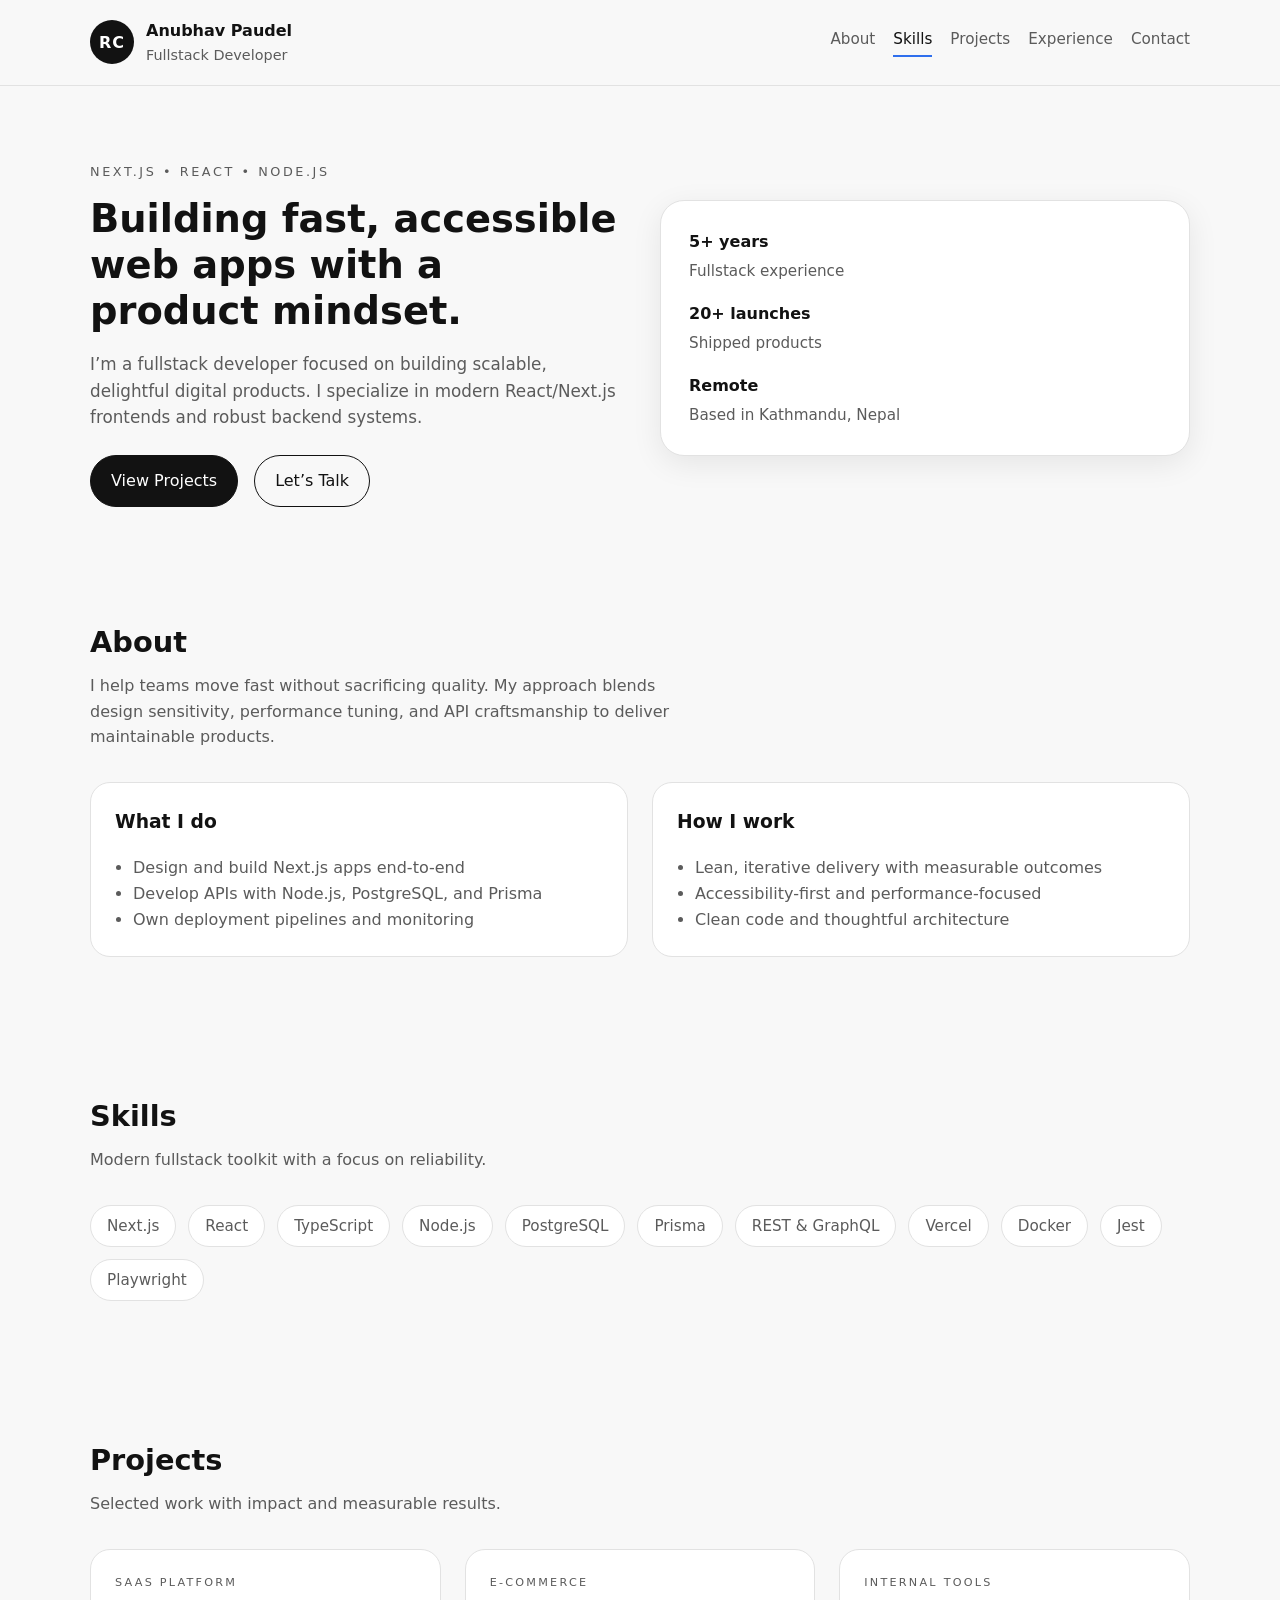
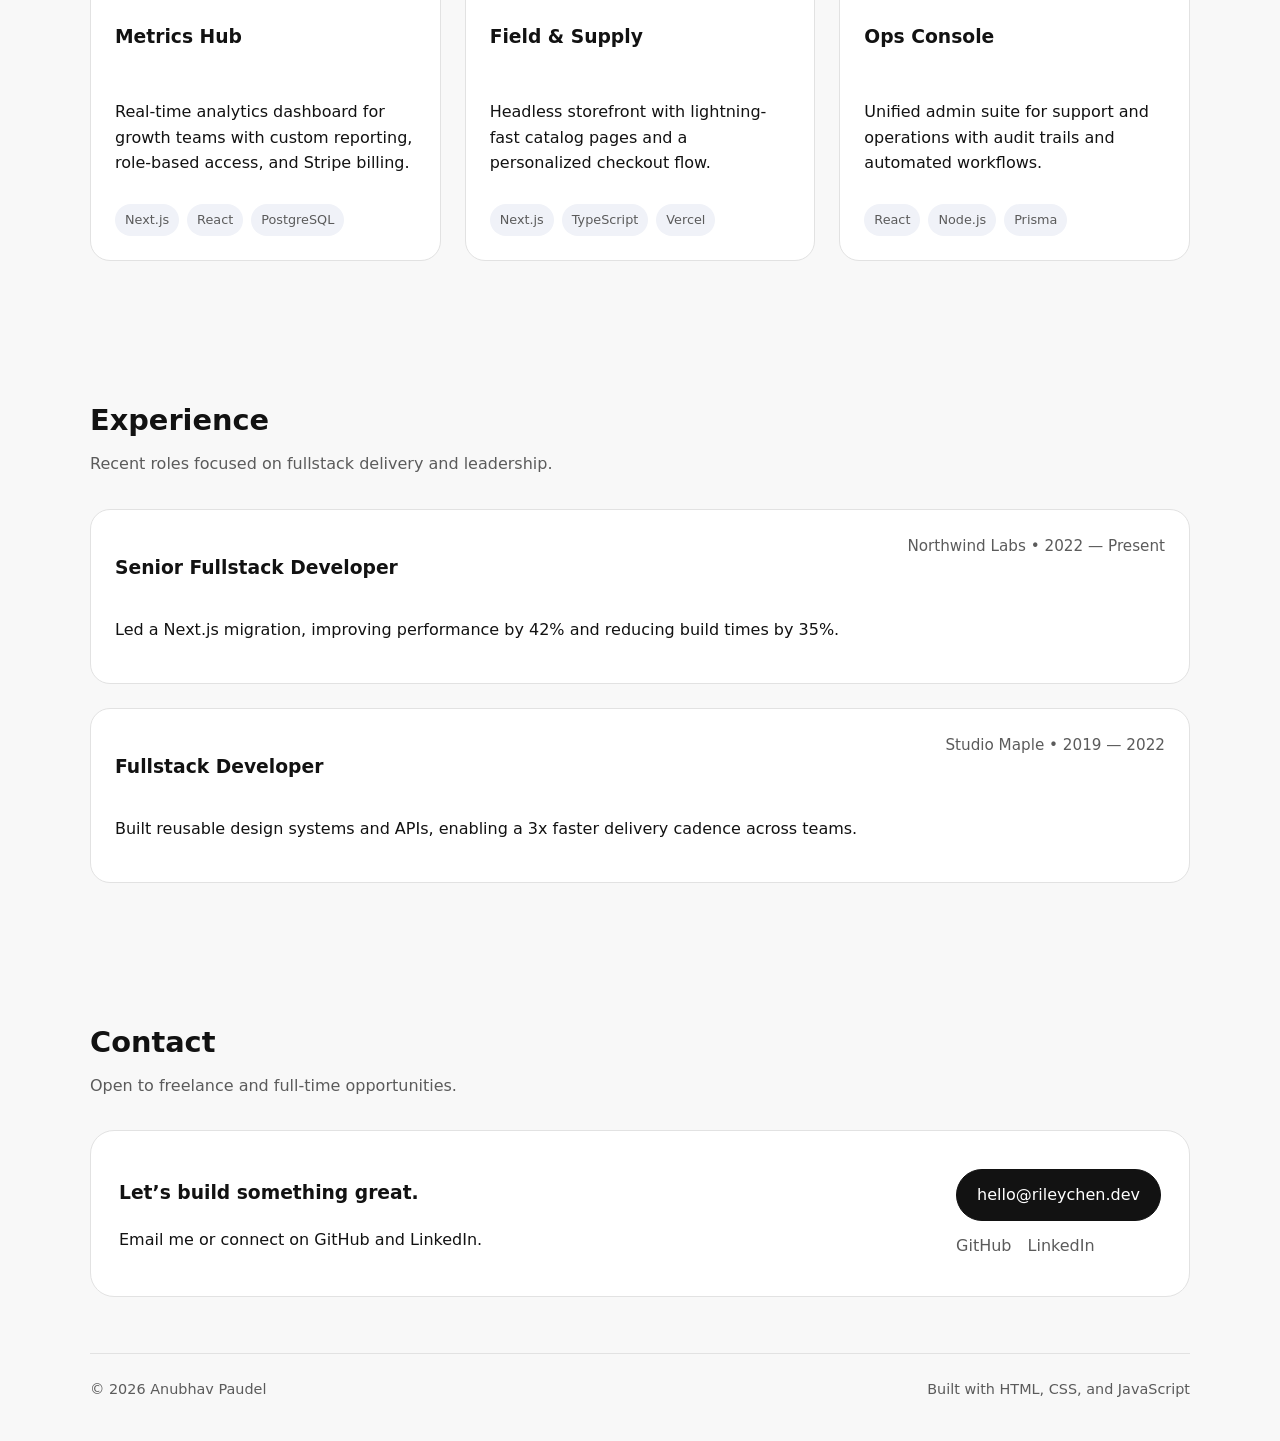
==== index.html @ ff8aa22a "works" ====
<!doctype html>
<html lang="en">
  <head>
    <meta charset="utf-8" />
    <meta name="viewport" content="width=device-width, initial-scale=1" />
    <title>Anubhav Paudel — Fullstack Developer</title>
    <meta
      name="description"
      content="Minimalist portfolio for a fullstack developer specializing in Next.js and React."
    />
    <link rel="stylesheet" href="styles.css" />
  </head>
  <body>
    <a class="skip-link" href="#main">Skip to content</a>

    <header class="site-header">
      <div class="container header-inner">
        <div class="brand">
          <span class="brand-mark">RC</span>
          <div class="brand-text">
            <span class="name">Anubhav Paudel</span>
            <span class="role">Fullstack Developer</span>
          </div>
        </div>
        <nav class="nav">
          <a href="#about">About</a>
          <a href="#skills">Skills</a>
          <a href="#projects">Projects</a>
          <a href="#experience">Experience</a>
          <a href="#contact">Contact</a>
        </nav>
      </div>
    </header>

    <main id="main">
      <section class="hero container" aria-label="Introduction">
        <div class="hero-content">
          <p class="eyebrow">Next.js • React • Node.js</p>
          <h1>Building fast, accessible web apps with a product mindset.</h1>
          <p class="lead">
            I’m a fullstack developer focused on building scalable, delightful
            digital products. I specialize in modern React/Next.js frontends and
            robust backend systems.
          </p>
          <div class="cta-row">
            <a class="button" href="#projects">View Projects</a>
            <a class="button ghost" href="#contact">Let’s Talk</a>
          </div>
        </div>
        <div class="hero-card">
          <div class="stat">
            <span class="stat-value">5+ years</span>
            <span class="stat-label">Fullstack experience</span>
          </div>
          <div class="stat">
            <span class="stat-value">20+ launches</span>
            <span class="stat-label">Shipped products</span>
          </div>
          <div class="stat">
            <span class="stat-value">Remote</span>
            <span class="stat-label">Based in Kathmandu, Nepal</span>
          </div>
        </div>
      </section>

      <section id="about" class="section container">
        <div class="section-header">
          <h2>About</h2>
          <p>
            I help teams move fast without sacrificing quality. My approach blends
            design sensitivity, performance tuning, and API craftsmanship to
            deliver maintainable products.
          </p>
        </div>
        <div class="about-grid">
          <div class="about-card">
            <h3>What I do</h3>
            <ul>
              <li>Design and build Next.js apps end-to-end</li>
              <li>Develop APIs with Node.js, PostgreSQL, and Prisma</li>
              <li>Own deployment pipelines and monitoring</li>
            </ul>
          </div>
          <div class="about-card">
            <h3>How I work</h3>
            <ul>
              <li>Lean, iterative delivery with measurable outcomes</li>
              <li>Accessibility-first and performance-focused</li>
              <li>Clean code and thoughtful architecture</li>
            </ul>
          </div>
        </div>
      </section>

      <section id="skills" class="section container">
        <div class="section-header">
          <h2>Skills</h2>
          <p>Modern fullstack toolkit with a focus on reliability.</p>
        </div>
        <div class="pill-grid">
          <span class="pill">Next.js</span>
          <span class="pill">React</span>
          <span class="pill">TypeScript</span>
          <span class="pill">Node.js</span>
          <span class="pill">PostgreSQL</span>
          <span class="pill">Prisma</span>
          <span class="pill">REST & GraphQL</span>
          <span class="pill">Vercel</span>
          <span class="pill">Docker</span>
          <span class="pill">Jest</span>
          <span class="pill">Playwright</span>
        </div>
      </section>

      <section id="projects" class="section container">
        <div class="section-header">
          <h2>Projects</h2>
          <p>Selected work with impact and measurable results.</p>
        </div>
        <div class="card-grid">
          <article class="card">
            <div class="card-meta">SaaS Platform</div>
            <h3>Metrics Hub</h3>
            <p>
              Real-time analytics dashboard for growth teams with custom
              reporting, role-based access, and Stripe billing.
            </p>
            <div class="card-tags">
              <span>Next.js</span>
              <span>React</span>
              <span>PostgreSQL</span>
            </div>
          </article>
          <article class="card">
            <div class="card-meta">E-commerce</div>
            <h3>Field & Supply</h3>
            <p>
              Headless storefront with lightning-fast catalog pages and a
              personalized checkout flow.
            </p>
            <div class="card-tags">
              <span>Next.js</span>
              <span>TypeScript</span>
              <span>Vercel</span>
            </div>
          </article>
          <article class="card">
            <div class="card-meta">Internal Tools</div>
            <h3>Ops Console</h3>
            <p>
              Unified admin suite for support and operations with audit trails and
              automated workflows.
            </p>
            <div class="card-tags">
              <span>React</span>
              <span>Node.js</span>
              <span>Prisma</span>
            </div>
          </article>
        </div>
      </section>

      <section id="experience" class="section container">
        <div class="section-header">
          <h2>Experience</h2>
          <p>Recent roles focused on fullstack delivery and leadership.</p>
        </div>
        <div class="timeline">
          <div class="timeline-item">
            <div class="timeline-header">
              <h3>Senior Fullstack Developer</h3>
              <span>Northwind Labs • 2022 — Present</span>
            </div>
            <p>
              Led a Next.js migration, improving performance by 42% and reducing
              build times by 35%.
            </p>
          </div>
          <div class="timeline-item">
            <div class="timeline-header">
              <h3>Fullstack Developer</h3>
              <span>Studio Maple • 2019 — 2022</span>
            </div>
            <p>
              Built reusable design systems and APIs, enabling a 3x faster
              delivery cadence across teams.
            </p>
          </div>
        </div>
      </section>

      <section id="contact" class="section container">
        <div class="section-header">
          <h2>Contact</h2>
          <p>Open to freelance and full-time opportunities.</p>
        </div>
        <div class="contact-card">
          <div>
            <h3>Let’s build something great.</h3>
            <p>Email me or connect on GitHub and LinkedIn.</p>
          </div>
          <div class="contact-actions">
            <a class="button" href="mailto:hello@rileychen.dev">hello@rileychen.dev</a>
            <div class="link-row">
              <a href="https://github.com" target="_blank" rel="noreferrer">GitHub</a>
              <a href="https://linkedin.com" target="_blank" rel="noreferrer">LinkedIn</a>
            </div>
          </div>
        </div>
      </section>
    </main>

    <footer class="footer container">
      <span>© <span id="year"></span> Anubhav Paudel</span>
      <span>Built with HTML, CSS, and JavaScript</span>
    </footer>

    <script src="script.js"></script>
  </body>
</html>
---- styles.css ----
:root {
  color-scheme: light;
  --bg: #f8f8f8;
  --text: #121212;
  --muted: #5b5b5b;
  --border: #e2e2e2;
  --card: #ffffff;
  --accent: #2f6fed;
  --shadow: 0 8px 30px rgba(17, 17, 17, 0.08);
}

* {
  box-sizing: border-box;
}

html {
  scroll-behavior: smooth;
}

body {
  margin: 0;
  font-family: "Inter", "Segoe UI", system-ui, -apple-system, sans-serif;
  background: var(--bg);
  color: var(--text);
  line-height: 1.6;
}

a {
  color: inherit;
  text-decoration: none;
}

a:hover {
  color: var(--accent);
}

img {
  max-width: 100%;
  display: block;
}

.container {
  width: min(1100px, 92vw);
  margin: 0 auto;
}

.skip-link {
  position: absolute;
  left: -999px;
  top: 12px;
  background: var(--text);
  color: #fff;
  padding: 8px 12px;
  border-radius: 999px;
  font-size: 0.9rem;
  z-index: 10;
}

.skip-link:focus {
  left: 12px;
}

.site-header {
  position: sticky;
  top: 0;
  background: rgba(248, 248, 248, 0.9);
  backdrop-filter: blur(12px);
  border-bottom: 1px solid var(--border);
  z-index: 5;
}

.header-inner {
  display: flex;
  align-items: center;
  justify-content: space-between;
  padding: 18px 0;
  gap: 24px;
}

.brand {
  display: flex;
  gap: 12px;
  align-items: center;
}

.brand-mark {
  display: grid;
  place-items: center;
  width: 44px;
  height: 44px;
  border-radius: 50%;
  background: var(--text);
  color: #fff;
  font-weight: 700;
  letter-spacing: 1px;
}

.brand-text {
  display: flex;
  flex-direction: column;
}

.brand-text .name {
  font-weight: 600;
}

.brand-text .role {
  font-size: 0.9rem;
  color: var(--muted);
}

.nav {
  display: flex;
  gap: 18px;
  flex-wrap: wrap;
  justify-content: flex-end;
  font-size: 0.95rem;
}

.nav a {
  color: var(--muted);
  padding-bottom: 4px;
  border-bottom: 2px solid transparent;
  transition: all 0.2s ease;
}

.nav a.active,
.nav a:hover {
  color: var(--text);
  border-color: var(--accent);
}

.hero {
  display: grid;
  grid-template-columns: repeat(auto-fit, minmax(260px, 1fr));
  gap: 40px;
  align-items: center;
  padding: 64px 0 32px;
}

.hero-content h1 {
  font-size: clamp(2.1rem, 3vw, 3rem);
  line-height: 1.2;
  margin: 12px 0 12px;
}

.eyebrow {
  text-transform: uppercase;
  font-size: 0.8rem;
  letter-spacing: 0.2em;
  color: var(--muted);
}

.lead {
  font-size: 1.05rem;
  color: var(--muted);
  margin-bottom: 24px;
}

.cta-row {
  display: flex;
  gap: 16px;
  flex-wrap: wrap;
}

.button {
  display: inline-flex;
  align-items: center;
  justify-content: center;
  padding: 12px 20px;
  border-radius: 999px;
  background: var(--text);
  color: #fff;
  font-weight: 500;
  border: 1px solid var(--text);
  transition: transform 0.2s ease, box-shadow 0.2s ease;
}

.button:hover {
  transform: translateY(-1px);
  box-shadow: var(--shadow);
}

.button.ghost {
  background: transparent;
  color: var(--text);
}

.hero-card {
  background: var(--card);
  border: 1px solid var(--border);
  border-radius: 24px;
  padding: 28px;
  display: grid;
  gap: 18px;
  box-shadow: var(--shadow);
}

.stat {
  display: flex;
  flex-direction: column;
  gap: 4px;
}

.stat-value {
  font-weight: 600;
}

.stat-label {
  color: var(--muted);
  font-size: 0.95rem;
}

.section {
  padding: 56px 0;
}

.section-header {
  max-width: 620px;
  margin-bottom: 32px;
}

.section-header h2 {
  font-size: 1.8rem;
  margin-bottom: 8px;
}

.section-header p {
  color: var(--muted);
  margin: 0;
}

.about-grid {
  display: grid;
  grid-template-columns: repeat(auto-fit, minmax(240px, 1fr));
  gap: 24px;
}

.about-card {
  background: var(--card);
  border: 1px solid var(--border);
  padding: 24px;
  border-radius: 20px;
}

.about-card h3 {
  margin-top: 0;
}

.about-card ul {
  padding-left: 18px;
  margin: 0;
  color: var(--muted);
}

.pill-grid {
  display: flex;
  flex-wrap: wrap;
  gap: 12px;
}

.pill {
  border: 1px solid var(--border);
  border-radius: 999px;
  padding: 8px 16px;
  background: #fff;
  font-size: 0.95rem;
  color: var(--muted);
}

.card-grid {
  display: grid;
  gap: 24px;
  grid-template-columns: repeat(auto-fit, minmax(260px, 1fr));
}

.card {
  background: var(--card);
  border: 1px solid var(--border);
  border-radius: 20px;
  padding: 24px;
  display: flex;
  flex-direction: column;
  gap: 12px;
  transition: transform 0.2s ease, border-color 0.2s ease;
}

.card:hover {
  transform: translateY(-3px);
  border-color: rgba(47, 111, 237, 0.3);
}

.card-meta {
  text-transform: uppercase;
  letter-spacing: 0.2em;
  font-size: 0.7rem;
  color: var(--muted);
}

.card-tags {
  display: flex;
  flex-wrap: wrap;
  gap: 8px;
}

.card-tags span {
  font-size: 0.8rem;
  padding: 6px 10px;
  border-radius: 999px;
  background: #f0f2f8;
  color: var(--muted);
}

.timeline {
  display: grid;
  gap: 24px;
}

.timeline-item {
  border: 1px solid var(--border);
  border-radius: 20px;
  padding: 24px;
  background: var(--card);
}

.timeline-header {
  display: flex;
  flex-wrap: wrap;
  justify-content: space-between;
  gap: 8px;
}

.timeline-header span {
  color: var(--muted);
  font-size: 0.95rem;
}

.contact-card {
  border: 1px solid var(--border);
  border-radius: 24px;
  padding: 28px;
  background: var(--card);
  display: flex;
  flex-wrap: wrap;
  gap: 24px;
  justify-content: space-between;
  align-items: center;
}

.contact-actions {
  display: grid;
  gap: 12px;
  justify-items: start;
}

.link-row {
  display: flex;
  gap: 16px;
  color: var(--muted);
}

.footer {
  padding: 24px 0 40px;
  border-top: 1px solid var(--border);
  display: flex;
  flex-wrap: wrap;
  gap: 12px;
  justify-content: space-between;
  color: var(--muted);
  font-size: 0.9rem;
}

@media (max-width: 720px) {
  .header-inner {
    flex-direction: column;
    align-items: flex-start;
  }

  .nav {
    width: 100%;
    justify-content: flex-start;
  }

  .hero {
    padding-top: 48px;
  }
}
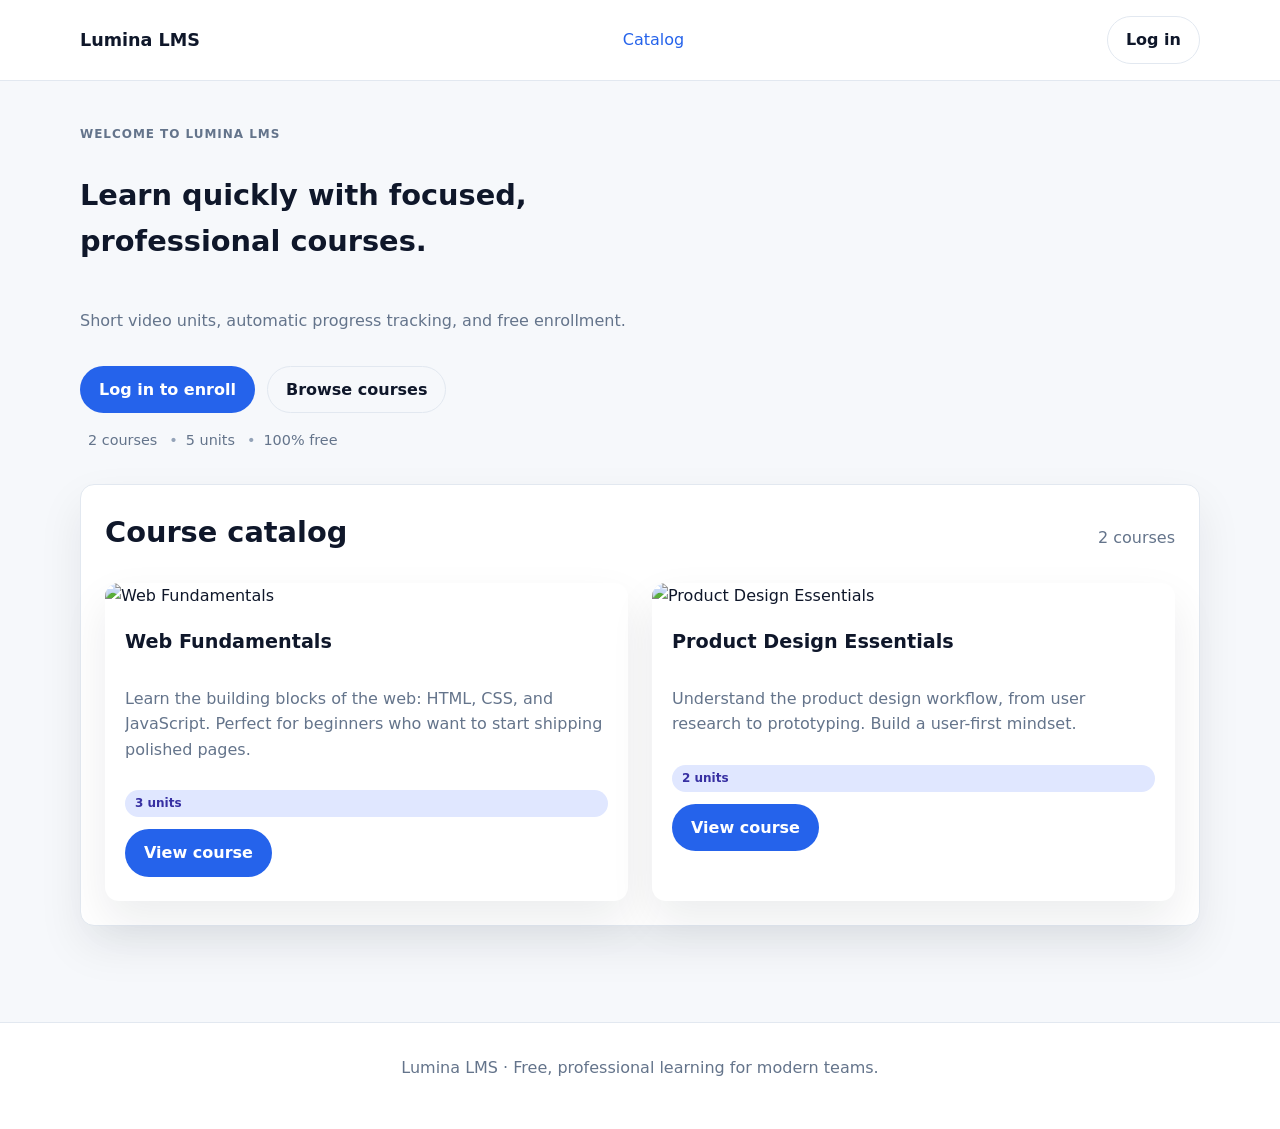
==== commit e7df5441: "lms" ====
--- a/index.html
+++ b/index.html
@@ -1,220 +1,52 @@
 <!doctype html>
 <html lang="en">
   <head>
-    <meta charset="utf-8" />
-    <meta name="viewport" content="width=device-width, initial-scale=1" />
-    <title>Anubhav Paudel — Fullstack Developer</title>
-    <meta
-      name="description"
-      content="Minimalist portfolio for a fullstack developer specializing in Next.js and React."
-    />
-    <link rel="stylesheet" href="styles.css" />
+    <meta charset="UTF-8" />
+    <meta name="viewport" content="width=device-width, initial-scale=1.0" />
+    <title>Lumina LMS · Course Catalog</title>
+    <link rel="stylesheet" href="css/styles.css" />
   </head>
   <body>
-    <a class="skip-link" href="#main">Skip to content</a>
-
     <header class="site-header">
       <div class="container header-inner">
-        <div class="brand">
-          <span class="brand-mark">RC</span>
-          <div class="brand-text">
-            <span class="name">Anubhav Paudel</span>
-            <span class="role">Fullstack Developer</span>
-          </div>
-        </div>
-        <nav class="nav">
-          <a href="#about">About</a>
-          <a href="#skills">Skills</a>
-          <a href="#projects">Projects</a>
-          <a href="#experience">Experience</a>
-          <a href="#contact">Contact</a>
-        </nav>
+        <a class="logo" href="index.html">Lumina LMS</a>
+        <nav class="nav" id="main-nav"></nav>
+        <div class="auth-actions" id="auth-actions"></div>
       </div>
     </header>
 
-    <main id="main">
-      <section class="hero container" aria-label="Introduction">
-        <div class="hero-content">
-          <p class="eyebrow">Next.js • React • Node.js</p>
-          <h1>Building fast, accessible web apps with a product mindset.</h1>
-          <p class="lead">
-            I’m a fullstack developer focused on building scalable, delightful
-            digital products. I specialize in modern React/Next.js frontends and
-            robust backend systems.
-          </p>
-          <div class="cta-row">
-            <a class="button" href="#projects">View Projects</a>
-            <a class="button ghost" href="#contact">Let’s Talk</a>
+    <main>
+      <div class="container">
+        <section class="hero minimal-hero" id="hero-section">
+          <div class="stack">
+            <p class="hero-kicker">Welcome to Lumina LMS</p>
+            <h1 class="section-title">Learn quickly with focused, professional courses.</h1>
+            <p class="subtle line-clamp-2">
+              Short video units, automatic progress tracking, and free enrollment.
+            </p>
+            <div class="card-actions" id="hero-actions"></div>
+            <div class="hero-stats" id="hero-stats"></div>
           </div>
-        </div>
-        <div class="hero-card">
-          <div class="stat">
-            <span class="stat-value">5+ years</span>
-            <span class="stat-label">Fullstack experience</span>
+        </section>
+
+        <section class="section section-card">
+          <div class="section-header">
+            <h2 class="section-title">Course catalog</h2>
+            <span class="subtle" id="course-count"></span>
           </div>
-          <div class="stat">
-            <span class="stat-value">20+ launches</span>
-            <span class="stat-label">Shipped products</span>
-          </div>
-          <div class="stat">
-            <span class="stat-value">Remote</span>
-            <span class="stat-label">Based in Kathmandu, Nepal</span>
-          </div>
-        </div>
-      </section>
-
-      <section id="about" class="section container">
-        <div class="section-header">
-          <h2>About</h2>
-          <p>
-            I help teams move fast without sacrificing quality. My approach blends
-            design sensitivity, performance tuning, and API craftsmanship to
-            deliver maintainable products.
-          </p>
-        </div>
-        <div class="about-grid">
-          <div class="about-card">
-            <h3>What I do</h3>
-            <ul>
-              <li>Design and build Next.js apps end-to-end</li>
-              <li>Develop APIs with Node.js, PostgreSQL, and Prisma</li>
-              <li>Own deployment pipelines and monitoring</li>
-            </ul>
-          </div>
-          <div class="about-card">
-            <h3>How I work</h3>
-            <ul>
-              <li>Lean, iterative delivery with measurable outcomes</li>
-              <li>Accessibility-first and performance-focused</li>
-              <li>Clean code and thoughtful architecture</li>
-            </ul>
-          </div>
-        </div>
-      </section>
-
-      <section id="skills" class="section container">
-        <div class="section-header">
-          <h2>Skills</h2>
-          <p>Modern fullstack toolkit with a focus on reliability.</p>
-        </div>
-        <div class="pill-grid">
-          <span class="pill">Next.js</span>
-          <span class="pill">React</span>
-          <span class="pill">TypeScript</span>
-          <span class="pill">Node.js</span>
-          <span class="pill">PostgreSQL</span>
-          <span class="pill">Prisma</span>
-          <span class="pill">REST & GraphQL</span>
-          <span class="pill">Vercel</span>
-          <span class="pill">Docker</span>
-          <span class="pill">Jest</span>
-          <span class="pill">Playwright</span>
-        </div>
-      </section>
-
-      <section id="projects" class="section container">
-        <div class="section-header">
-          <h2>Projects</h2>
-          <p>Selected work with impact and measurable results.</p>
-        </div>
-        <div class="card-grid">
-          <article class="card">
-            <div class="card-meta">SaaS Platform</div>
-            <h3>Metrics Hub</h3>
-            <p>
-              Real-time analytics dashboard for growth teams with custom
-              reporting, role-based access, and Stripe billing.
-            </p>
-            <div class="card-tags">
-              <span>Next.js</span>
-              <span>React</span>
-              <span>PostgreSQL</span>
-            </div>
-          </article>
-          <article class="card">
-            <div class="card-meta">E-commerce</div>
-            <h3>Field & Supply</h3>
-            <p>
-              Headless storefront with lightning-fast catalog pages and a
-              personalized checkout flow.
-            </p>
-            <div class="card-tags">
-              <span>Next.js</span>
-              <span>TypeScript</span>
-              <span>Vercel</span>
-            </div>
-          </article>
-          <article class="card">
-            <div class="card-meta">Internal Tools</div>
-            <h3>Ops Console</h3>
-            <p>
-              Unified admin suite for support and operations with audit trails and
-              automated workflows.
-            </p>
-            <div class="card-tags">
-              <span>React</span>
-              <span>Node.js</span>
-              <span>Prisma</span>
-            </div>
-          </article>
-        </div>
-      </section>
-
-      <section id="experience" class="section container">
-        <div class="section-header">
-          <h2>Experience</h2>
-          <p>Recent roles focused on fullstack delivery and leadership.</p>
-        </div>
-        <div class="timeline">
-          <div class="timeline-item">
-            <div class="timeline-header">
-              <h3>Senior Fullstack Developer</h3>
-              <span>Northwind Labs • 2022 — Present</span>
-            </div>
-            <p>
-              Led a Next.js migration, improving performance by 42% and reducing
-              build times by 35%.
-            </p>
-          </div>
-          <div class="timeline-item">
-            <div class="timeline-header">
-              <h3>Fullstack Developer</h3>
-              <span>Studio Maple • 2019 — 2022</span>
-            </div>
-            <p>
-              Built reusable design systems and APIs, enabling a 3x faster
-              delivery cadence across teams.
-            </p>
-          </div>
-        </div>
-      </section>
-
-      <section id="contact" class="section container">
-        <div class="section-header">
-          <h2>Contact</h2>
-          <p>Open to freelance and full-time opportunities.</p>
-        </div>
-        <div class="contact-card">
-          <div>
-            <h3>Let’s build something great.</h3>
-            <p>Email me or connect on GitHub and LinkedIn.</p>
-          </div>
-          <div class="contact-actions">
-            <a class="button" href="mailto:hello@rileychen.dev">hello@rileychen.dev</a>
-            <div class="link-row">
-              <a href="https://github.com" target="_blank" rel="noreferrer">GitHub</a>
-              <a href="https://linkedin.com" target="_blank" rel="noreferrer">LinkedIn</a>
-            </div>
-          </div>
-        </div>
-      </section>
+          <div class="grid" id="course-grid"></div>
+          <div id="course-empty"></div>
+        </section>
+      </div>
     </main>
 
-    <footer class="footer container">
-      <span>© <span id="year"></span> Anubhav Paudel</span>
-      <span>Built with HTML, CSS, and JavaScript</span>
+    <footer class="footer">
+      <div class="container">Lumina LMS · Free, professional learning for modern teams.</div>
     </footer>
 
-    <script src="script.js"></script>
+    <script src="js/storage.js"></script>
+    <script src="js/auth.js"></script>
+    <script src="js/app.js"></script>
+    <script src="js/catalog.js"></script>
   </body>
 </html>
--- a/css/styles.css
+++ b/css/styles.css
@@ -0,0 +1,417 @@
+:root {
+  color-scheme: light;
+  --bg: #f6f8fb;
+  --surface: #ffffff;
+  --text: #0f172a;
+  --muted: #64748b;
+  --primary: #2563eb;
+  --primary-dark: #1d4ed8;
+  --border: #e2e8f0;
+  --success: #16a34a;
+  --warning: #f59e0b;
+  --danger: #dc2626;
+  --radius: 14px;
+  --shadow: 0 20px 45px rgba(15, 23, 42, 0.08);
+}
+
+* {
+  box-sizing: border-box;
+}
+
+body {
+  margin: 0;
+  font-family: "Inter", "Segoe UI", system-ui, -apple-system, sans-serif;
+  background: var(--bg);
+  color: var(--text);
+  line-height: 1.6;
+}
+
+img {
+  max-width: 100%;
+  display: block;
+}
+
+a {
+  color: inherit;
+  text-decoration: none;
+}
+
+.container {
+  width: min(1120px, 92vw);
+  margin: 0 auto;
+}
+
+.site-header {
+  position: sticky;
+  top: 0;
+  z-index: 10;
+  background: rgba(255, 255, 255, 0.92);
+  backdrop-filter: blur(10px);
+  border-bottom: 1px solid var(--border);
+}
+
+.header-inner {
+  display: flex;
+  align-items: center;
+  justify-content: space-between;
+  padding: 16px 0;
+  gap: 16px;
+}
+
+.logo {
+  font-weight: 700;
+  font-size: 1.1rem;
+  color: var(--text);
+}
+
+.nav {
+  display: flex;
+  gap: 18px;
+  flex-wrap: wrap;
+  font-weight: 500;
+  color: var(--muted);
+}
+
+.nav a.active {
+  color: var(--primary);
+}
+
+.auth-actions {
+  display: flex;
+  align-items: center;
+  gap: 12px;
+}
+
+.button {
+  padding: 10px 18px;
+  border-radius: 999px;
+  border: 1px solid transparent;
+  background: var(--primary);
+  color: #fff;
+  font-weight: 600;
+  cursor: pointer;
+  transition: transform 0.15s ease, background 0.2s ease;
+}
+
+.button:hover {
+  background: var(--primary-dark);
+  transform: translateY(-1px);
+}
+
+.button.secondary {
+  background: transparent;
+  border-color: var(--border);
+  color: var(--text);
+}
+
+.button.ghost {
+  background: transparent;
+  border-color: transparent;
+  color: var(--primary);
+}
+
+.badge {
+  display: inline-flex;
+  align-items: center;
+  padding: 4px 10px;
+  border-radius: 999px;
+  font-size: 0.75rem;
+  font-weight: 600;
+  background: #e0e7ff;
+  color: #3730a3;
+}
+
+.badge.success {
+  background: #dcfce7;
+  color: #166534;
+}
+
+.badge.warning {
+  background: #fef3c7;
+  color: #92400e;
+}
+
+main {
+  padding: 32px 0 64px;
+}
+
+.hero {
+  display: grid;
+  grid-template-columns: repeat(auto-fit, minmax(240px, 1fr));
+  gap: 32px;
+  align-items: center;
+  margin-bottom: 32px;
+}
+
+.hero.minimal-hero {
+  grid-template-columns: 1fr;
+  margin-bottom: 24px;
+}
+
+.hero.minimal-hero .stack {
+  max-width: 620px;
+}
+
+.hero-stats {
+  display: flex;
+  flex-wrap: wrap;
+  gap: 12px;
+  color: var(--muted);
+  font-size: 0.9rem;
+}
+
+.hero-stats span {
+  display: inline-flex;
+  align-items: center;
+  gap: 8px;
+}
+
+.hero-stats span::before {
+  content: "•";
+  color: #94a3b8;
+}
+
+.hero-stats span:first-child::before {
+  content: "";
+}
+
+.hero-card {
+  background: var(--surface);
+  border-radius: var(--radius);
+  padding: 28px;
+  box-shadow: var(--shadow);
+  display: flex;
+  flex-direction: column;
+  gap: 12px;
+}
+
+.section-title {
+  font-size: 1.8rem;
+  margin: 0 0 12px;
+}
+
+.hero-kicker {
+  text-transform: uppercase;
+  letter-spacing: 0.08em;
+  font-size: 0.75rem;
+  font-weight: 600;
+  color: var(--muted);
+}
+
+.line-clamp-2 {
+  display: -webkit-box;
+  -webkit-line-clamp: 2;
+  -webkit-box-orient: vertical;
+  overflow: hidden;
+}
+
+.line-clamp-3 {
+  display: -webkit-box;
+  -webkit-line-clamp: 3;
+  -webkit-box-orient: vertical;
+  overflow: hidden;
+}
+
+.section {
+  margin: 32px 0;
+}
+
+.section-card {
+  background: var(--surface);
+  border-radius: var(--radius);
+  padding: 24px;
+  border: 1px solid var(--border);
+  box-shadow: var(--shadow);
+}
+
+.section-header {
+  display: flex;
+  align-items: center;
+  justify-content: space-between;
+  gap: 12px;
+  margin-bottom: 16px;
+}
+
+.stack {
+  display: flex;
+  flex-direction: column;
+  gap: 16px;
+}
+
+.page-grid {
+  display: grid;
+  grid-template-columns: minmax(0, 2fr) minmax(0, 1fr);
+  gap: 24px;
+  align-items: start;
+}
+
+.subtle {
+  color: var(--muted);
+}
+
+.grid {
+  display: grid;
+  grid-template-columns: repeat(auto-fit, minmax(260px, 1fr));
+  gap: 24px;
+}
+
+.card {
+  background: var(--surface);
+  border-radius: var(--radius);
+  box-shadow: var(--shadow);
+  overflow: hidden;
+  display: flex;
+  flex-direction: column;
+  min-height: 100%;
+}
+
+.card-body {
+  padding: 18px 20px 24px;
+  display: flex;
+  flex-direction: column;
+  gap: 12px;
+  flex: 1;
+}
+
+.card h3 {
+  margin: 0;
+  font-size: 1.2rem;
+}
+
+.card-actions {
+  display: flex;
+  gap: 12px;
+  align-items: center;
+  flex-wrap: wrap;
+}
+
+.list {
+  display: flex;
+  flex-direction: column;
+  gap: 16px;
+}
+
+.list-item {
+  background: var(--surface);
+  border-radius: 12px;
+  padding: 14px 16px;
+  border: 1px solid var(--border);
+  display: flex;
+  flex-wrap: wrap;
+  align-items: center;
+  justify-content: space-between;
+  gap: 12px;
+}
+
+.list-item h4 {
+  margin: 0;
+  font-size: 1rem;
+}
+
+.form {
+  display: grid;
+  gap: 12px;
+}
+
+.form input,
+.form textarea,
+.form select {
+  width: 100%;
+  padding: 10px 12px;
+  border: 1px solid var(--border);
+  border-radius: 10px;
+  font-family: inherit;
+  font-size: 0.95rem;
+}
+
+.form textarea {
+  min-height: 90px;
+  resize: vertical;
+}
+
+.form .row {
+  display: grid;
+  grid-template-columns: repeat(auto-fit, minmax(220px, 1fr));
+  gap: 12px;
+}
+
+.notice {
+  padding: 14px 16px;
+  border-radius: 12px;
+  background: #eef2ff;
+  color: #312e81;
+  border: 1px solid #c7d2fe;
+}
+
+.notice.warning {
+  background: #fef9c3;
+  border-color: #fde68a;
+  color: #92400e;
+}
+
+.notice.danger {
+  background: #fee2e2;
+  border-color: #fecaca;
+  color: #991b1b;
+}
+
+.player-frame {
+  width: 100%;
+  aspect-ratio: 16 / 9;
+  border-radius: 16px;
+  overflow: hidden;
+  border: 1px solid var(--border);
+  background: #000;
+  position: relative;
+}
+
+#player,
+#player iframe {
+  width: 100%;
+  height: 100%;
+  display: block;
+}
+
+.progress-bar {
+  height: 8px;
+  background: #e2e8f0;
+  border-radius: 999px;
+  overflow: hidden;
+}
+
+.progress-bar span {
+  display: block;
+  height: 100%;
+  width: 0;
+  background: linear-gradient(90deg, #2563eb, #7c3aed);
+}
+
+.footer {
+  padding: 32px 0 48px;
+  color: var(--muted);
+  text-align: center;
+  border-top: 1px solid var(--border);
+  background: #fff;
+}
+
+@media (max-width: 900px) {
+  .page-grid {
+    grid-template-columns: 1fr;
+  }
+}
+
+@media (max-width: 720px) {
+  .header-inner {
+    flex-direction: column;
+    align-items: flex-start;
+  }
+
+  .auth-actions {
+    width: 100%;
+    justify-content: flex-start;
+  }
+
+  .section-card {
+    padding: 20px;
+  }
+}
